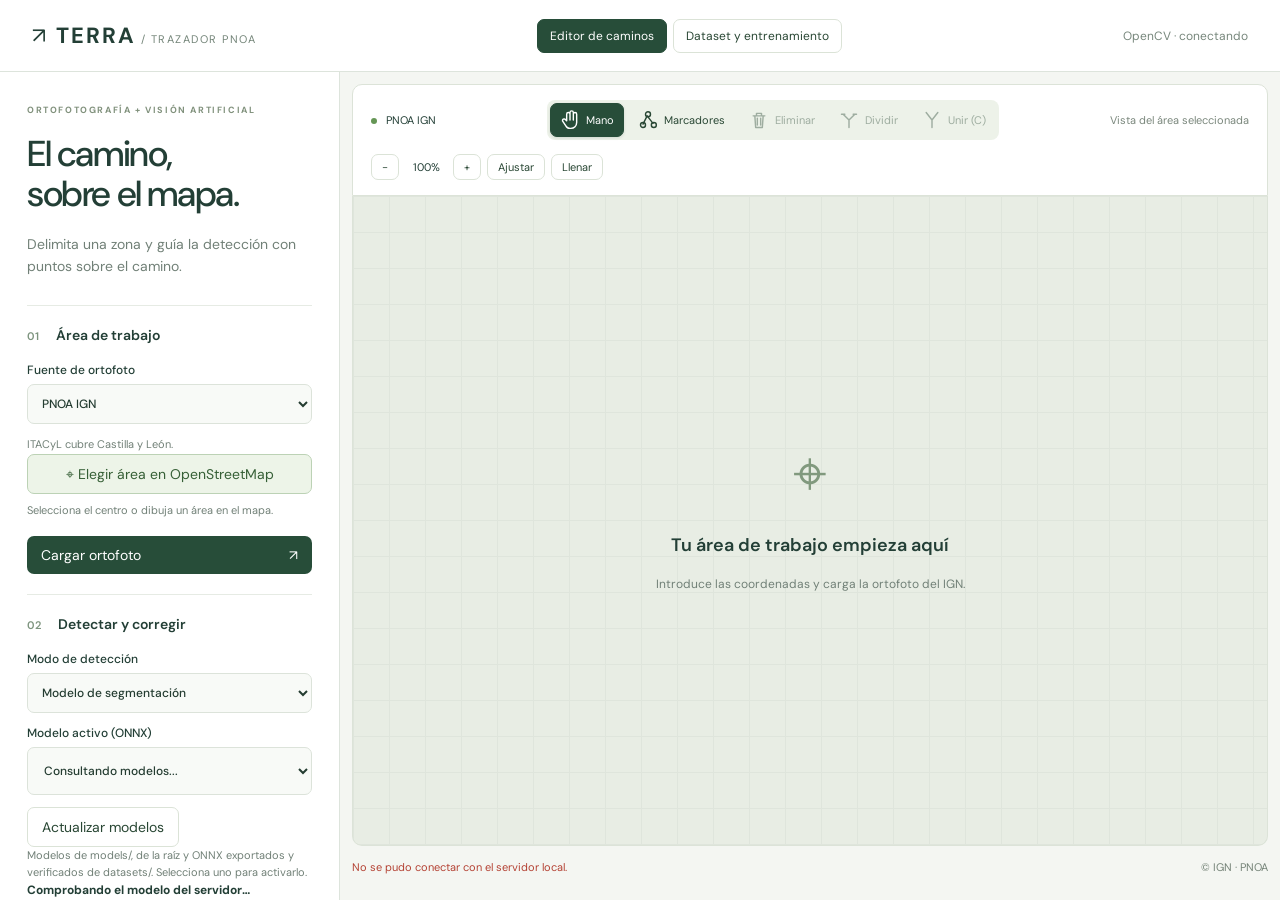
==== static/index.html @ 9eda6605 "First commit" ====
<!doctype html>
<html lang="es">
<head><meta charset="utf-8"><meta name="viewport" content="width=device-width,initial-scale=1"><title>PNOA · Trazador de caminos</title><link rel="stylesheet" href="/static/vendor/leaflet/leaflet.css"><link rel="stylesheet" href="/static/style.css"></head>
<body>
<header><div class="brand">↗ <strong>TERRA</strong><span> / TRAZADOR PNOA</span></div><nav class="page-tabs" aria-label="Secciones"><button id="nav-editor" type="button" aria-pressed="true">Editor de caminos</button><button id="nav-datasets" type="button" disabled aria-pressed="false">Dataset y entrenamiento</button></nav><div id="version">OpenCV · conectando</div></header>
<main id="editor-view">
<aside>
<div class="eyebrow">ORTOFOTOGRAFÍA + VISIÓN ARTIFICIAL</div><h1>El camino,<br>sobre el mapa.</h1><p class="intro">Delimita una zona y guía la detección con puntos sobre el camino.</p>
<section><h2><span>01</span> Área de trabajo</h2><form id="area"><label>Fuente de ortofoto<select id="ortho-source"><option value="pnoa">PNOA IGN</option><option value="itacyl">ITACyL Castilla y León</option></select></label><small>ITACyL cubre Castilla y León.</small>
<button id="choose-area" type="button" class="map-picker-button">⌖ Elegir área en OpenStreetMap</button><small id="area-summary">Selecciona el centro o dibuja un área en el mapa.</small>
<input id="lat" type="hidden" value="41.99178">
<input id="lon" type="hidden" value="-3.71119">
<input id="span" type="hidden" value="750">
<button id="load" class="primary">Cargar ortofoto <span>↗</span></button></form></section>
<section><h2><span>02</span> Detectar y corregir</h2>
<label>Modo de detección<select id="mode"><option value="segmentation" selected>Modelo de segmentación</option><option value="wololo">Wololo · Inicio → Fin</option></select></label>
<div id="wololo-panel" hidden><small>Arrastra con la mano para moverte. Pulsa A para marcar primero el inicio y después el fin; S o Esc vuelve a la mano. Suprimir elimina el marcador seleccionado sin renumerar los demás. Wololo sigue los marcadores por número y termina en el último; por ejemplo, 1 → 2 → 3.</small><label>Límite de búsqueda (píxeles por conexión)<input id="wololo-limit" type="number" min="10000" max="3000000" step="10000" value="2300000"></label><small>No es un radio. Puedes colocar puntos en cualquier zona de la ortofoto; las teselas se adaptan al recorrido. Un límite mayor consume más tiempo y memoria.</small><label>Reducir nodos: tolerancia<select id="wololo-tolerance"><option value="0.25">0,25 m</option><option value="0.5" selected>0,5 m</option><option value="1">1 m</option><option value="2">2 m</option><option value="5">5 m</option></select></label><small>Traza por el centro estimado de la vía. Mayor tolerancia conserva menos nodos; mantiene tus puntos de paso.</small><button id="wololo-start" class="primary" disabled>Trazar con Wololo</button><div id="wololo-review" hidden><strong id="wololo-question" role="status"></strong><small>El tramo naranja es una propuesta. Puedes confirmar su dirección o activar Corregir y pulsar sobre el camino para indicar el siguiente punto de paso.</small><div class="row"><button id="wololo-confirm">Confirmar dirección</button><button id="wololo-correct">Corregir dirección</button></div><div class="row"><button id="wololo-back">Deshacer tramo</button><button id="wololo-finish">Finalizar aquí</button></div></div><button id="wololo-reset" type="button">Nuevo inicio y fin</button><small id="wololo-info" role="status"></small></div>
<div id="model-panel"><label>Modelo activo (ONNX)<select id="editor-model"><option value="">Consultando modelos...</option></select></label><small id="editor-model-path" class="model-path"></small><button id="refresh-editor-models" type="button">Actualizar modelos</button><small>Modelos de models/, de la raíz y ONNX exportados y verificados de datasets/. Selecciona uno para activarlo.</small><strong id="model-status" role="status">Comprobando el modelo del servidor…</strong><small id="model-hint">La selección de archivo es opcional cuando hay un modelo activo.</small><details id="replace-model"><summary>Cargar otro modelo (opcional)</summary><label>Modelo de caminos ONNX<input id="model-file" type="file" accept=".onnx"></label><button id="upload-model" disabled>Usar este modelo</button><small>Entrada RGB 0–1, NCHW 1×3×512×512. Salida de probabilidades 1×1×H×W. Máximo 255 MB.</small></details></div>
<div id="full-area-controls"><label>Umbral de detección <output id="threshold-value">0.50</output><input id="threshold" type="range" min="5" max="95" value="50"></label>
<button id="auto-detect" class="primary" disabled>Detectar área completa <span>→</span></button>
<small id="auto-help">Usa las probabilidades del modelo entrenado para extraer los ejes.</small>
<small id="detection-info"></small></div>
<label>Trazado<select id="candidate"><option value="">Sin trazados</option></select></label>
<small id="trace-edit-help">Selecciona un trazado. Dividir corta donde pulses; Unir permite elegir otro trazado y dibujar la conexión. Esc cancela.</small>
<div class="row"><button id="remove-candidate" disabled>Descartar</button><button id="edit-candidate" disabled>Corregir</button></div>
<label>Herramienta<select id="tool"><option value="select">Mano / seleccionar trazado (S / Esc)</option><option value="correct">Añadir / mover marcadores (A)</option></select></label>
<p id="edit-help">Selecciona un trazado sobre la foto. Arrastra para mover la vista; usa la rueda para ampliar.</p>
<div class="row"><span id="count">0 puntos</span><button id="undo" class="text" disabled>Quitar último punto</button><button id="clear" class="text" disabled>Limpiar</button></div>
<div id="color-correction"><label>Tolerancia de color <output id="tolerance">25</output><input id="sensitivity" type="range" min="5" max="80" value="25"></label><small>Un valor bajo favorece colores parecidos a tus puntos. Un valor alto favorece rutas más cortas.</small>
<button id="detect" class="primary" disabled>Recalcular con puntos <span>→</span></button></div></section>
<section><h2><span>03</span> Revisar y exportar</h2><fieldset id="review-export-controls" disabled><div class="row"><label class="toggle"><input id="overlay" type="checkbox" checked> Mostrar trazado</label><strong id="length">— m</strong></div><label class="toggle"><input id="show-mask" type="checkbox"> Mostrar zonas detectadas</label>
<label>Aplicar simplificación a<select id="simplify-scope"><option value="selected">Trazado seleccionado</option><option value="all">Todos los trazados</option></select></label>
<label>Tolerancia de simplificación<select id="simplify-tolerance"><option value="0.25">0,25 m · muy suave</option><option value="0.5">0,5 m · suave</option><option value="1" selected>1 m · moderada</option><option value="2">2 m</option><option value="5">5 m · fuerte</option><option value="10">10 m · muy fuerte</option></select></label><small>Mayor tolerancia elimina más puntos. Conserva extremos y vértices compartidos.</small>
<div class="row"><button id="simplify" disabled>Simplificar trazado</button><button id="undo-trace" disabled>↶ Deshacer</button></div><small id="simplify-info" role="status"></small>
<div class="row"><button id="replay" disabled>Reproducir</button><button id="export" disabled>↓ GeoJSON</button></div><button id="export-osm" disabled>↓ OSM para JOSM</button><small>El archivo contiene los trazados conservados para revisar en JOSM. La clasificación del camino se completa allí.</small><small>Detección asistida, pendiente de revisión. Las sombras, la vegetación y los cruces pueden desviar el resultado.</small></fieldset></section>
</aside>
<div class="workspace"><div class="toolbar"><span id="ortho-provider"><i></i> PNOA IGN</span><div class="editor-tools" role="group" aria-label="Herramienta del editor"><button id="tool-hand" type="button" title="Mano (S / Esc)" aria-pressed="true"><svg viewBox="0 0 24 24" aria-hidden="true"><path d="M8 13V5a2 2 0 0 1 4 0v7-9a2 2 0 0 1 4 0v9-7a2 2 0 0 1 4 0v10c0 4-3 7-7 7h-1c-2 0-4-1-5-3l-4-6a2 2 0 0 1 3-2l2 2Z"/></svg><span>Mano</span></button><button id="tool-nodes" type="button" title="Marcadores (A)" aria-pressed="false"><svg viewBox="0 0 24 24" aria-hidden="true"><path d="m6 17 5-10 7 9"/><circle cx="6" cy="18" r="3"/><circle cx="12" cy="5" r="3"/><circle cx="19" cy="18" r="3"/></svg><span>Marcadores</span></button><button id="delete-trace" type="button" title="Eliminar trazado (Supr)" disabled><svg viewBox="0 0 24 24" aria-hidden="true"><path d="M5 7h14 M9 7V4h6v3 M7 7l1 14h8l1-14 M10 10v8 M14 10v8"/></svg><span>Eliminar</span></button><button id="split-trace" type="button" title="Dividir trazado" aria-pressed="false" disabled><svg viewBox="0 0 24 24" aria-hidden="true"><path d="M12 21V12L5 5 M12 12l7-7 M3 5h4 M17 5h4"/></svg><span>Dividir</span></button><button id="join-traces" type="button" title="Unir trazados (C)" aria-pressed="false" disabled><svg viewBox="0 0 24 24" aria-hidden="true"><path d="m5 3 7 9 7-9 M12 12v9"/></svg><span>Unir (C)</span></button></div><span id="resolution">Vista del área seleccionada</span><div class="zoom-controls"><button id="zoom-out" aria-label="Alejar">−</button><span id="zoom-value">100%</span><button id="zoom-in" aria-label="Acercar">+</button><button id="zoom-reset" title="Mostrar la imagen completa">Ajustar</button><button id="zoom-fill" title="Ocupar todo el visor; algunos bordes pueden quedar fuera de la vista">Llenar</button></div></div><div class="viewport" id="viewport" aria-busy="false"><div id="ortho-loader" class="ortho-loader" hidden role="status" aria-live="polite"><div class="spinner" aria-hidden="true"></div><strong id="loader-message">Cargando la ortofoto del PNOA…</strong><small>Espera a que termine la carga.</small></div><div id="empty"><div class="mapicon">⌖</div><h2>Tu área de trabajo empieza aquí</h2><p>Introduce las coordenadas y carga la ortofoto del IGN.</p></div><canvas id="map" hidden aria-label="Ortofoto: rueda para zoom, arrastrar para mover o corregir puntos"></canvas></div><footer><span id="status" role="status" aria-live="polite">Listo para cargar una ortofoto.</span><span id="ortho-attribution">© IGN · PNOA</span></footer></div>
</main>
<main id="dataset-view" hidden></main>
<dialog id="area-dialog" aria-labelledby="area-dialog-title"><div class="dialog-heading"><div><h2 id="area-dialog-title">Elige tu área de trabajo</h2><p>Busca la zona navegando por el mapa. La selección utiliza la fuente de ortofoto elegida.</p></div><button id="close-area" aria-label="Cerrar selector">✕</button></div><div class="selector-tools"><button id="pick-center" class="active" type="button">Elegir centro</button><button id="draw-area" type="button">Dibujar área</button><button id="fit-area" type="button">Ver selección</button><label>Ancho (m)<input id="picker-span" type="number" min="100" max="3000" step="50" value="750"></label><label>Alto (m)<input id="picker-height" type="number" min="100" max="3000" step="50" value="750"></label></div><div class="selector-tools"><label>Pegar URL<input id="picker-osm-url" type="text" placeholder="Pegar URL de OpenStreetMap"></label><button id="picker-open-url" type="button">Ir al enlace</button><button id="picker-generate-url" type="button">Generar enlace</button></div><p id="picker-url-status" role="status" aria-live="polite"></p><div id="osm-map" aria-label="Mapa de OpenStreetMap para seleccionar área"></div><p id="picker-help" role="status">Haz clic para elegir el centro. Arrastra el mapa para desplazarte.</p><div class="dialog-footer"><span id="picker-summary"></span><button id="apply-area" type="button" class="primary">Usar esta área</button></div></dialog>
<script src="/static/vendor/leaflet/leaflet.js"></script><script src="/static/area-picker.js"></script><script src="/static/trace-geometry.js"></script><script src="/static/app.js"></script><script src="/static/trace-edit.js"></script><script src="/static/datasets.js"></script></body></html>
---- static/vendor/leaflet/leaflet.css ----
/* required styles */

.leaflet-pane,
.leaflet-tile,
.leaflet-marker-icon,
.leaflet-marker-shadow,
.leaflet-tile-container,
.leaflet-pane > svg,
.leaflet-pane > canvas,
.leaflet-zoom-box,
.leaflet-image-layer,
.leaflet-layer {
	position: absolute;
	left: 0;
	top: 0;
	}
.leaflet-container {
	overflow: hidden;
	}
.leaflet-tile,
.leaflet-marker-icon,
.leaflet-marker-shadow {
	-webkit-user-select: none;
	   -moz-user-select: none;
	        user-select: none;
	  -webkit-user-drag: none;
	}
/* Prevents IE11 from highlighting tiles in blue */
.leaflet-tile::selection {
	background: transparent;
}
/* Safari renders non-retina tile on retina better with this, but Chrome is worse */
.leaflet-safari .leaflet-tile {
	image-rendering: -webkit-optimize-contrast;
	}
/* hack that prevents hw layers "stretching" when loading new tiles */
.leaflet-safari .leaflet-tile-container {
	width: 1600px;
	height: 1600px;
	-webkit-transform-origin: 0 0;
	}
.leaflet-marker-icon,
.leaflet-marker-shadow {
	display: block;
	}
/* .leaflet-container svg: reset svg max-width decleration shipped in Joomla! (joomla.org) 3.x */
/* .leaflet-container img: map is broken in FF if you have max-width: 100% on tiles */
.leaflet-container .leaflet-overlay-pane svg {
	max-width: none !important;
	max-height: none !important;
	}
.leaflet-container .leaflet-marker-pane img,
.leaflet-container .leaflet-shadow-pane img,
.leaflet-container .leaflet-tile-pane img,
.leaflet-container img.leaflet-image-layer,
.leaflet-container .leaflet-tile {
	max-width: none !important;
	max-height: none !important;
	width: auto;
	padding: 0;
	}

.leaflet-container img.leaflet-tile {
	/* See: https://bugs.chromium.org/p/chromium/issues/detail?id=600120 */
	mix-blend-mode: plus-lighter;
}

.leaflet-container.leaflet-touch-zoom {
	-ms-touch-action: pan-x pan-y;
	touch-action: pan-x pan-y;
	}
.leaflet-container.leaflet-touch-drag {
	-ms-touch-action: pinch-zoom;
	/* Fallback for FF which doesn't support pinch-zoom */
	touch-action: none;
	touch-action: pinch-zoom;
}
.leaflet-container.leaflet-touch-drag.leaflet-touch-zoom {
	-ms-touch-action: none;
	touch-action: none;
}
.leaflet-container {
	-webkit-tap-highlight-color: transparent;
}
.leaflet-container a {
	-webkit-tap-highlight-color: rgba(51, 181, 229, 0.4);
}
.leaflet-tile {
	filter: inherit;
	visibility: hidden;
	}
.leaflet-tile-loaded {
	visibility: inherit;
	}
.leaflet-zoom-box {
	width: 0;
	height: 0;
	-moz-box-sizing: border-box;
	     box-sizing: border-box;
	z-index: 800;
	}
/* workaround for https://bugzilla.mozilla.org/show_bug.cgi?id=888319 */
.leaflet-overlay-pane svg {
	-moz-user-select: none;
	}

.leaflet-pane         { z-index: 400; }

.leaflet-tile-pane    { z-index: 200; }
.leaflet-overlay-pane { z-index: 400; }
.leaflet-shadow-pane  { z-index: 500; }
.leaflet-marker-pane  { z-index: 600; }
.leaflet-tooltip-pane   { z-index: 650; }
.leaflet-popup-pane   { z-index: 700; }

.leaflet-map-pane canvas { z-index: 100; }
.leaflet-map-pane svg    { z-index: 200; }

.leaflet-vml-shape {
	width: 1px;
	height: 1px;
	}
.lvml {
	behavior: url(#default#VML);
	display: inline-block;
	position: absolute;
	}


/* control positioning */

.leaflet-control {
	position: relative;
	z-index: 800;
	pointer-events: visiblePainted; /* IE 9-10 doesn't have auto */
	pointer-events: auto;
	}
.leaflet-top,
.leaflet-bottom {
	position: absolute;
	z-index: 1000;
	pointer-events: none;
	}
.leaflet-top {
	top: 0;
	}
.leaflet-right {
	right: 0;
	}
.leaflet-bottom {
	bottom: 0;
	}
.leaflet-left {
	left: 0;
	}
.leaflet-control {
	float: left;
	clear: both;
	}
.leaflet-right .leaflet-control {
	float: right;
	}
.leaflet-top .leaflet-control {
	margin-top: 10px;
	}
.leaflet-bottom .leaflet-control {
	margin-bottom: 10px;
	}
.leaflet-left .leaflet-control {
	margin-left: 10px;
	}
.leaflet-right .leaflet-control {
	margin-right: 10px;
	}


/* zoom and fade animations */

.leaflet-fade-anim .leaflet-popup {
	opacity: 0;
	-webkit-transition: opacity 0.2s linear;
	   -moz-transition: opacity 0.2s linear;
	        transition: opacity 0.2s linear;
	}
.leaflet-fade-anim .leaflet-map-pane .leaflet-popup {
	opacity: 1;
	}
.leaflet-zoom-animated {
	-webkit-transform-origin: 0 0;
	    -ms-transform-origin: 0 0;
	        transform-origin: 0 0;
	}
svg.leaflet-zoom-animated {
	will-change: transform;
}

.leaflet-zoom-anim .leaflet-zoom-animated {
	-webkit-transition: -webkit-transform 0.25s cubic-bezier(0,0,0.25,1);
	   -moz-transition:    -moz-transform 0.25s cubic-bezier(0,0,0.25,1);
	        transition:         transform 0.25s cubic-bezier(0,0,0.25,1);
	}
.leaflet-zoom-anim .leaflet-tile,
.leaflet-pan-anim .leaflet-tile {
	-webkit-transition: none;
	   -moz-transition: none;
	        transition: none;
	}

.leaflet-zoom-anim .leaflet-zoom-hide {
	visibility: hidden;
	}


/* cursors */

.leaflet-interactive {
	cursor: pointer;
	}
.leaflet-grab {
	cursor: -webkit-grab;
	cursor:    -moz-grab;
	cursor:         grab;
	}
.leaflet-crosshair,
.leaflet-crosshair .leaflet-interactive {
	cursor: crosshair;
	}
.leaflet-popup-pane,
.leaflet-control {
	cursor: auto;
	}
.leaflet-dragging .leaflet-grab,
.leaflet-dragging .leaflet-grab .leaflet-interactive,
.leaflet-dragging .leaflet-marker-draggable {
	cursor: move;
	cursor: -webkit-grabbing;
	cursor:    -moz-grabbing;
	cursor:         grabbing;
	}

/* marker & overlays interactivity */
.leaflet-marker-icon,
.leaflet-marker-shadow,
.leaflet-image-layer,
.leaflet-pane > svg path,
.leaflet-tile-container {
	pointer-events: none;
	}

.leaflet-marker-icon.leaflet-interactive,
.leaflet-image-layer.leaflet-interactive,
.leaflet-pane > svg path.leaflet-interactive,
svg.leaflet-image-layer.leaflet-interactive path {
	pointer-events: visiblePainted; /* IE 9-10 doesn't have auto */
	pointer-events: auto;
	}

/* visual tweaks */

.leaflet-container {
	background: #ddd;
	outline-offset: 1px;
	}
.leaflet-container a {
	color: #0078A8;
	}
.leaflet-zoom-box {
	border: 2px dotted #38f;
	background: rgba(255,255,255,0.5);
	}


/* general typography */
.leaflet-container {
	font-family: "Helvetica Neue", Arial, Helvetica, sans-serif;
	font-size: 12px;
	font-size: 0.75rem;
	line-height: 1.5;
	}


/* general toolbar styles */

.leaflet-bar {
	box-shadow: 0 1px 5px rgba(0,0,0,0.65);
	border-radius: 4px;
	}
.leaflet-bar a {
	background-color: #fff;
	border-bottom: 1px solid #ccc;
	width: 26px;
	height: 26px;
	line-height: 26px;
	display: block;
	text-align: center;
	text-decoration: none;
	color: black;
	}
.leaflet-bar a,
.leaflet-control-layers-toggle {
	background-position: 50% 50%;
	background-repeat: no-repeat;
	display: block;
	}
.leaflet-bar a:hover,
.leaflet-bar a:focus {
	background-color: #f4f4f4;
	}
.leaflet-bar a:first-child {
	border-top-left-radius: 4px;
	border-top-right-radius: 4px;
	}
.leaflet-bar a:last-child {
	border-bottom-left-radius: 4px;
	border-bottom-right-radius: 4px;
	border-bottom: none;
	}
.leaflet-bar a.leaflet-disabled {
	cursor: default;
	background-color: #f4f4f4;
	color: #bbb;
	}

.leaflet-touch .leaflet-bar a {
	width: 30px;
	height: 30px;
	line-height: 30px;
	}
.leaflet-touch .leaflet-bar a:first-child {
	border-top-left-radius: 2px;
	border-top-right-radius: 2px;
	}
.leaflet-touch .leaflet-bar a:last-child {
	border-bottom-left-radius: 2px;
	border-bottom-right-radius: 2px;
	}

/* zoom control */

.leaflet-control-zoom-in,
.leaflet-control-zoom-out {
	font: bold 18px 'Lucida Console', Monaco, monospace;
	text-indent: 1px;
	}

.leaflet-touch .leaflet-control-zoom-in, .leaflet-touch .leaflet-control-zoom-out  {
	font-size: 22px;
	}


/* layers control */

.leaflet-control-layers {
	box-shadow: 0 1px 5px rgba(0,0,0,0.4);
	background: #fff;
	border-radius: 5px;
	}
.leaflet-control-layers-toggle {
	background-image: url(images/layers.png);
	width: 36px;
	height: 36px;
	}
.leaflet-retina .leaflet-control-layers-toggle {
	background-image: url(images/layers-2x.png);
	background-size: 26px 26px;
	}
.leaflet-touch .leaflet-control-layers-toggle {
	width: 44px;
	height: 44px;
	}
.leaflet-control-layers .leaflet-control-layers-list,
.leaflet-control-layers-expanded .leaflet-control-layers-toggle {
	display: none;
	}
.leaflet-control-layers-expanded .leaflet-control-layers-list {
	display: block;
	position: relative;
	}
.leaflet-control-layers-expanded {
	padding: 6px 10px 6px 6px;
	color: #333;
	background: #fff;
	}
.leaflet-control-layers-scrollbar {
	overflow-y: scroll;
	overflow-x: hidden;
	padding-right: 5px;
	}
.leaflet-control-layers-selector {
	margin-top: 2px;
	position: relative;
	top: 1px;
	}
.leaflet-control-layers label {
	display: block;
	font-size: 13px;
	font-size: 1.08333em;
	}
.leaflet-control-layers-separator {
	height: 0;
	border-top: 1px solid #ddd;
	margin: 5px -10px 5px -6px;
	}

/* Default icon URLs */
.leaflet-default-icon-path { /* used only in path-guessing heuristic, see L.Icon.Default */
	background-image: url(images/marker-icon.png);
	}


/* attribution and scale controls */

.leaflet-container .leaflet-control-attribution {
	background: #fff;
	background: rgba(255, 255, 255, 0.8);
	margin: 0;
	}
.leaflet-control-attribution,
.leaflet-control-scale-line {
	padding: 0 5px;
	color: #333;
	line-height: 1.4;
	}
.leaflet-control-attribution a {
	text-decoration: none;
	}
.leaflet-control-attribution a:hover,
.leaflet-control-attribution a:focus {
	text-decoration: underline;
	}
.leaflet-attribution-flag {
	display: inline !important;
	vertical-align: baseline !important;
	width: 1em;
	height: 0.6669em;
	}
.leaflet-left .leaflet-control-scale {
	margin-left: 5px;
	}
.leaflet-bottom .leaflet-control-scale {
	margin-bottom: 5px;
	}
.leaflet-control-scale-line {
	border: 2px solid #777;
	border-top: none;
	line-height: 1.1;
	padding: 2px 5px 1px;
	white-space: nowrap;
	-moz-box-sizing: border-box;
	     box-sizing: border-box;
	background: rgba(255, 255, 255, 0.8);
	text-shadow: 1px 1px #fff;
	}
.leaflet-control-scale-line:not(:first-child) {
	border-top: 2px solid #777;
	border-bottom: none;
	margin-top: -2px;
	}
.leaflet-control-scale-line:not(:first-child):not(:last-child) {
	border-bottom: 2px solid #777;
	}

.leaflet-touch .leaflet-control-attribution,
.leaflet-touch .leaflet-control-layers,
.leaflet-touch .leaflet-bar {
	box-shadow: none;
	}
.leaflet-touch .leaflet-control-layers,
.leaflet-touch .leaflet-bar {
	border: 2px solid rgba(0,0,0,0.2);
	background-clip: padding-box;
	}


/* popup */

.leaflet-popup {
	position: absolute;
	text-align: center;
	margin-bottom: 20px;
	}
.leaflet-popup-content-wrapper {
	padding: 1px;
	text-align: left;
	border-radius: 12px;
	}
.leaflet-popup-content {
	margin: 13px 24px 13px 20px;
	line-height: 1.3;
	font-size: 13px;
	font-size: 1.08333em;
	min-height: 1px;
	}
.leaflet-popup-content p {
	margin: 17px 0;
	margin: 1.3em 0;
	}
.leaflet-popup-tip-container {
	width: 40px;
	height: 20px;
	position: absolute;
	left: 50%;
	margin-top: -1px;
	margin-left: -20px;
	overflow: hidden;
	pointer-events: none;
	}
.leaflet-popup-tip {
	width: 17px;
	height: 17px;
	padding: 1px;

	margin: -10px auto 0;
	pointer-events: auto;

	-webkit-transform: rotate(45deg);
	   -moz-transform: rotate(45deg);
	    -ms-transform: rotate(45deg);
	        transform: rotate(45deg);
	}
.leaflet-popup-content-wrapper,
.leaflet-popup-tip {
	background: white;
	color: #333;
	box-shadow: 0 3px 14px rgba(0,0,0,0.4);
	}
.leaflet-container a.leaflet-popup-close-button {
	position: absolute;
	top: 0;
	right: 0;
	border: none;
	text-align: center;
	width: 24px;
	height: 24px;
	font: 16px/24px Tahoma, Verdana, sans-serif;
	color: #757575;
	text-decoration: none;
	background: transparent;
	}
.leaflet-container a.leaflet-popup-close-button:hover,
.leaflet-container a.leaflet-popup-close-button:focus {
	color: #585858;
	}
.leaflet-popup-scrolled {
	overflow: auto;
	}

.leaflet-oldie .leaflet-popup-content-wrapper {
	-ms-zoom: 1;
	}
.leaflet-oldie .leaflet-popup-tip {
	width: 24px;
	margin: 0 auto;

	-ms-filter: "progid:DXImageTransform.Microsoft.Matrix(M11=0.70710678, M12=0.70710678, M21=-0.70710678, M22=0.70710678)";
	filter: progid:DXImageTransform.Microsoft.Matrix(M11=0.70710678, M12=0.70710678, M21=-0.70710678, M22=0.70710678);
	}

.leaflet-oldie .leaflet-control-zoom,
.leaflet-oldie .leaflet-control-layers,
.leaflet-oldie .leaflet-popup-content-wrapper,
.leaflet-oldie .leaflet-popup-tip {
	border: 1px solid #999;
	}


/* div icon */

.leaflet-div-icon {
	background: #fff;
	border: 1px solid #666;
	}


/* Tooltip */
/* Base styles for the element that has a tooltip */
.leaflet-tooltip {
	position: absolute;
	padding: 6px;
	background-color: #fff;
	border: 1px solid #fff;
	border-radius: 3px;
	color: #222;
	white-space: nowrap;
	-webkit-user-select: none;
	-moz-user-select: none;
	-ms-user-select: none;
	user-select: none;
	pointer-events: none;
	box-shadow: 0 1px 3px rgba(0,0,0,0.4);
	}
.leaflet-tooltip.leaflet-interactive {
	cursor: pointer;
	pointer-events: auto;
	}
.leaflet-tooltip-top:before,
.leaflet-tooltip-bottom:before,
.leaflet-tooltip-left:before,
.leaflet-tooltip-right:before {
	position: absolute;
	pointer-events: none;
	border: 6px solid transparent;
	background: transparent;
	content: "";
	}

/* Directions */

.leaflet-tooltip-bottom {
	margin-top: 6px;
}
.leaflet-tooltip-top {
	margin-top: -6px;
}
.leaflet-tooltip-bottom:before,
.leaflet-tooltip-top:before {
	left: 50%;
	margin-left: -6px;
	}
.leaflet-tooltip-top:before {
	bottom: 0;
	margin-bottom: -12px;
	border-top-color: #fff;
	}
.leaflet-tooltip-bottom:before {
	top: 0;
	margin-top: -12px;
	margin-left: -6px;
	border-bottom-color: #fff;
	}
.leaflet-tooltip-left {
	margin-left: -6px;
}
.leaflet-tooltip-right {
	margin-left: 6px;
}
.leaflet-tooltip-left:before,
.leaflet-tooltip-right:before {
	top: 50%;
	margin-top: -6px;
	}
.leaflet-tooltip-left:before {
	right: 0;
	margin-right: -12px;
	border-left-color: #fff;
	}
.leaflet-tooltip-right:before {
	left: 0;
	margin-left: -12px;
	border-right-color: #fff;
	}

/* Printing */

@media print {
	/* Prevent printers from removing background-images of controls. */
	.leaflet-control {
		-webkit-print-color-adjust: exact;
		print-color-adjust: exact;
		}
	}
---- static/style.css ----
@import url('https://fonts.googleapis.com/css2?family=DM+Sans:wght@400;500;600;700&display=swap');
:root{font-family:'DM Sans',system-ui,sans-serif;color:#233f36;background:#f4f6f2;font-size:14px}*{box-sizing:border-box}body{margin:0}header{height:72px;background:#fff;border-bottom:1px solid #dde4dc;display:flex;align-items:center;justify-content:space-between;padding:0 32px}.brand{font-size:22px;letter-spacing:2px}.brand span{font-size:11px;letter-spacing:1.5px;color:#748579}#version{font-size:12px;color:#77877c}main{display:grid;grid-template-columns:340px 1fr;min-height:calc(100vh - 72px)}aside{padding:32px 27px;background:#fff;border-right:1px solid #dde4dc}.eyebrow{font-size:9px;font-weight:700;letter-spacing:1.6px;color:#80917c}h1{font-size:36px;line-height:1.12;letter-spacing:-1.4px;font-weight:500;margin:18px 0}.intro,p,small{color:#718077;line-height:1.6}.intro{margin-bottom:28px}section{border-top:1px solid #e6ebe4;padding:20px 0}h2{font-size:14px;font-weight:600;margin:0 0 18px}h2 span{display:inline-block;color:#7d947e;font-size:11px;margin-right:14px}label{display:block;font-size:12px;font-weight:500;margin-bottom:12px}input[type=number]{display:block;width:100%;border:1px solid #dce3da;border-radius:7px;background:#f8faf7;padding:10px 12px;margin-top:6px;color:#243c31;font:inherit}input:focus{outline:2px solid #87af68}button{font:inherit;border:1px solid #dbe3d7;border-radius:7px;padding:10px 14px;background:#fff;color:#294734;cursor:pointer}button:disabled{opacity:.4;cursor:default}.primary{width:100%;background:#274d39;color:#fff;border:0;text-align:left;display:flex;justify-content:space-between;margin-top:16px}.primary:hover:enabled{background:#37654c}.row{display:flex;align-items:center;gap:12px;justify-content:space-between;margin:14px 0}.text{border:0;padding:0;font-size:12px;color:#577354}#count{font-size:12px}input[type=range]{width:100%;display:block;accent-color:#54794b;margin-top:12px}output{float:right;color:#68845a}small{display:block;font-size:11px}.toggle{display:flex;align-items:center;gap:6px;margin:0}input[type=checkbox]{accent-color:#527d40}.workspace{padding:26px;display:flex;flex-direction:column;min-width:0}.toolbar,footer{display:flex;justify-content:space-between;gap:14px;font-size:11px;align-items:center}.toolbar{padding:15px 18px;background:#fff;border:1px solid #dce3d8;border-radius:10px 10px 0 0}.toolbar i{display:inline-block;width:6px;height:6px;border-radius:50%;background:#659655;margin-right:6px}#resolution{color:#7a877c}.viewport{flex:1;min-height:550px;background-color:#e8ede4;background-image:linear-gradient(#dfe5dc 1px,transparent 1px),linear-gradient(90deg,#dfe5dc 1px,transparent 1px);background-size:36px 36px;border:1px solid #dce3d8;border-top:0;border-radius:0 0 10px 10px;display:flex;justify-content:center;align-items:center;overflow:hidden;padding:16px}#empty{text-align:center}#empty h2{font-size:18px;margin-top:20px}#empty p{font-size:12px}.mapicon{font-size:60px;color:#81997e}canvas{width:100%;max-width:900px;height:auto;aspect-ratio:1;cursor:crosshair;display:block}canvas[hidden]{display:none}footer{padding:14px 0;color:#748377}#status{max-width:85%}#status.error{color:#b44234}@media(max-width:850px){main{grid-template-columns:280px 1fr}aside{padding:24px 18px}.workspace{padding:12px}.viewport{min-height:350px;padding:0}.toolbar{flex-wrap:wrap}}@media(max-width:600px){main{display:flex;flex-direction:column}header{padding:0 18px}.brand span{display:none}.viewport{min-height:300px}aside{border-right:0}h1 br{display:none}.workspace{order:-1}.toolbar{font-size:10px}}
select{display:block;width:100%;padding:10px;margin-top:6px;border:1px solid #dce3da;border-radius:7px;background:#f8faf7;color:#243c31;font:inherit} #model-panel{margin-bottom:14px} #model-panel[hidden]{display:none} input[type=file]{max-width:100%;margin:10px 0;font-size:11px} details{margin:10px 0;font-size:11px} .zoom-controls{display:flex;align-items:center;gap:6px}.zoom-controls button{padding:5px 10px} #zoom-value{min-width:42px;text-align:center} .viewport{align-self:stretch;flex:0 0 auto;height:min(78vw,850px)} canvas{max-width:min(100%,800px);max-height:100%;width:auto;height:auto;touch-action:none;aspect-ratio:1} @media(max-width:600px){.viewport{height:90vw}.toolbar{flex-wrap:wrap}}
header{position:sticky;top:0;z-index:10}aside{max-height:calc(100vh - 72px);overflow-y:auto}.workspace{position:sticky;top:72px;align-self:start;height:calc(100vh - 72px)}.viewport{flex:1;min-height:0;height:auto} @media(max-width:600px){header{position:static}aside{max-height:none;overflow:visible}.workspace{position:static;height:auto}.viewport{flex:0 0 auto;height:90vw;min-height:300px}}
.map-picker-button{width:100%;background:#edf4e8;color:#365f36;border-color:#bcd2b5;margin-bottom:8px}#area-summary{margin-bottom:16px}#model-status{display:block;font-size:12px;margin-bottom:8px}#model-hint{margin-bottom:12px}#detection-info{color:#365f36;margin:10px 0}#area-dialog{width:min(1050px,94vw);max-width:94vw;border:0;border-radius:14px;padding:22px;color:#233f36;box-shadow:0 15px 80px #13291d55}#area-dialog::backdrop{background:#10271e80}.dialog-heading{display:flex;justify-content:space-between;gap:15px}.dialog-heading h2{font-size:22px;margin:0}.dialog-heading p{margin:8px 0 15px;font-size:12px}.selector-tools{display:flex;align-items:center;gap:10px;flex-wrap:wrap;margin-bottom:14px}.selector-tools button.active{background:#274d39;color:white}.selector-tools label{margin:0 0 0 auto;display:flex;gap:10px;align-items:center}.selector-tools input{width:100px;margin:0}#osm-map{height:min(55vh,550px);min-height:280px;border-radius:9px;background:#e8ede4;touch-action:none}#osm-map img{max-width:none}#picker-help{font-size:12px;margin:12px 0}.dialog-footer{display:flex;align-items:center;justify-content:space-between;gap:16px}.dialog-footer span{font-size:12px}.dialog-footer .primary{width:auto;min-width:140px;margin:0}.leaflet-container{font-family:inherit} @media(max-width:600px){#area-dialog{padding:15px}.selector-tools label{margin-left:0}.dialog-footer{flex-wrap:wrap}.dialog-heading h2{font-size:18px}}
.viewport{position:relative}.ortho-loader{position:absolute;inset:0;z-index:5;display:flex;align-items:center;justify-content:center;flex-direction:column;gap:16px;padding:24px;text-align:center;background:rgba(244,248,241,.94);backdrop-filter:blur(4px)}.ortho-loader[hidden]{display:none}.ortho-loader strong{font-size:15px}.spinner{width:42px;height:42px;border:4px solid #d4e3cd;border-top-color:#365f36;border-radius:50%;animation:spin .8s linear infinite}@keyframes spin{to{transform:rotate(360deg)}}@media(prefers-reduced-motion:reduce){.spinner{animation:none;border-top-color:#365f36}}
.viewport{padding:0}#map{position:absolute;inset:0;width:100%;height:100%;max-width:none;max-height:none;aspect-ratio:auto;touch-action:none}.toolbar{flex-wrap:wrap}.zoom-controls{flex-wrap:wrap}.workspace{padding:12px}#map:focus-visible{outline:2px solid #87af68;outline-offset:-2px}

[hidden]{display:none!important}
.editor-tools{display:flex;gap:4px;padding:3px;background:#edf2e9;border-radius:8px}.editor-tools button{display:flex;align-items:center;gap:6px;padding:6px 9px;background:transparent;border-color:transparent;font-size:11px}.editor-tools button[aria-pressed=true]{background:#274d39;color:#fff;border-color:#274d39;box-shadow:0 1px 3px #17352422}.editor-tools svg{width:20px;height:20px;fill:none;stroke:currentColor;stroke-width:1.7;stroke-linecap:round;stroke-linejoin:round}.editor-tools button:focus-visible{outline:2px solid #87af68;outline-offset:2px}
.page-tabs{display:flex;gap:6px}.page-tabs button{padding:8px 12px;font-size:12px}.page-tabs button[aria-pressed=true]{background:#274d39;color:white;border-color:#274d39}input[type=text]{display:block;width:100%;padding:10px 12px;margin-top:6px;border:1px solid #dce3da;border-radius:7px;background:#f8faf7;color:#243c31;font:inherit}.dataset-workspace{padding:20px;min-width:0;position:sticky;top:72px;height:calc(100vh - 72px);overflow-y:auto}.dataset-job{display:flex;flex-wrap:wrap;align-items:center;gap:12px;padding:15px 0;font-size:12px}.dataset-job progress{width:160px;accent-color:#527d40}.dataset-preview{display:flex;justify-content:center;align-items:center;min-height:300px;padding:20px;background:#e8ede4;border-radius:10px}#ds-canvas{width:min(100%,700px);height:auto;max-width:700px;max-height:none;aspect-ratio:1;touch-action:none;cursor:crosshair}.dataset-area{padding:10px;background:#f4f6f2;border-radius:7px;margin:10px 0}.dataset-area select{margin:6px 0}.dataset-area button{padding:5px 10px;font-size:11px}.dataset-downloads{display:flex;flex-wrap:wrap;gap:10px;margin:15px 0}.dataset-downloads a{font-size:12px;color:#365f36}.dataset-downloads a:not([href]){opacity:.4;pointer-events:none}#ds-status{font-size:12px}#ds-status.error{color:#b44234}#ds-log{white-space:pre-wrap;overflow-wrap:anywhere;font-size:11px}.dataset-workspace details{margin-top:20px}@media(max-width:850px){header{padding:0 12px;gap:10px}.brand span{display:none}.page-tabs button{font-size:10px;padding:6px}.dataset-workspace{padding:12px}}@media(max-width:600px){header{flex-wrap:wrap;height:auto;min-height:72px;padding:12px}.dataset-workspace{position:static;height:auto}#version{display:none}}
#picker-osm-url{width:min(520px,60vw)}#picker-url-status{font-size:12px;margin:0 0 10px}

#editor-model,#ds-checkpoint{height:48px;padding:10px 12px;background:#f8faf7;border:1px solid #dce3da;border-radius:7px;font:inherit;width:100%}.model-path{display:block;overflow-wrap:anywhere;margin:6px 0 12px;color:#617568;font-size:12px}
#ds-training-status.training-warning{display:block;padding:12px;margin:10px 0;background:#fff3da;border:1px solid #e5bd70;border-radius:7px;color:#714a13;font-size:13px;line-height:1.5}
#wololo-panel:not([hidden]) + #model-panel{margin-top:18px}
#wololo-reset{margin-top:12px}
.dataset-photo{border:1px solid #dce3da;border-radius:10px;overflow:hidden}.dataset-tile-toolbar{display:flex;flex-wrap:wrap;gap:12px;justify-content:flex-start;padding:12px;height:auto;min-height:55px}.dataset-tile-toolbar button{padding:6px 12px;font-size:20px}.dataset-tile-toolbar strong{font-size:13px}.dataset-tile-toolbar #ds-next-tile{margin-left:auto}.tile-badge{padding:5px 9px;border-radius:5px;background:#edf0eb;font-size:12px}.tile-badge:empty{display:none}.tile-badge[data-kind=train],.tile-badge[data-kind=reviewed]{background:#deeedc;color:#2b5833}.tile-badge[data-kind=val]{background:#deebf6;color:#245477}.tile-badge[data-kind=test]{background:#eee3f8;color:#65447f}.tile-badge[data-kind=draft],.tile-badge[data-kind=dirty]{background:#fff0d1;color:#785411}#ds-tile-coverage{font-size:13px}.dataset-photo .dataset-preview{border-radius:0}
.dataset-brush-toolbar{display:flex;align-items:center;flex-wrap:wrap;gap:16px;padding:12px;background:#f8faf7;border-top:1px solid #dce3da}.dataset-brush-toolbar label{margin:0;font-size:12px;min-width:170px}.dataset-brush-toolbar input{margin:6px 0 0}.dataset-brush-toolbar output{margin-left:8px;font-weight:600}.dataset-brush-toolbar #ds-undo-mask{margin-left:auto}.dataset-brush-toolbar .editor-tools button{display:flex;align-items:center;gap:6px}#ds-canvas{outline:none}
.dataset-review-progress{margin:14px 0 18px}.dataset-review-progress strong{display:block;font-size:12px;margin-bottom:8px}#ds-review-progress{height:14px;border-radius:7px;background:color-mix(in srgb,var(--review-color,#b92727) 18%,#fff);border:1px solid var(--review-color,#b92727);overflow:hidden}#ds-review-progress-fill{display:block;height:100%;background:var(--review-color,#b92727);transition:width .25s,background .25s}.dataset-brush-toolbar label.toggle{min-width:0;display:flex;align-items:center;gap:7px;font-size:12px}.dataset-brush-toolbar label.toggle input{margin:0}.dataset-brush-toolbar #ds-save{width:auto;margin:0;padding:10px 16px;font-size:13px}.dataset-brush-toolbar #ds-undo-mask{margin-left:0}
label:has(> #show-mask){margin-bottom:22px}
.trace-edit-tools{display:flex;flex-wrap:wrap;gap:6px;margin-bottom:10px}.trace-edit-tools button{font-size:12px;padding:8px 10px}#trace-edit-help{margin-bottom:12px}
#map.split-cursor{cursor:url('/static/scissors-cursor.svg') 16 16,crosshair}
#review-export-controls{border:0;padding:0;margin:0;min-width:0}#review-export-controls:disabled{opacity:.5}
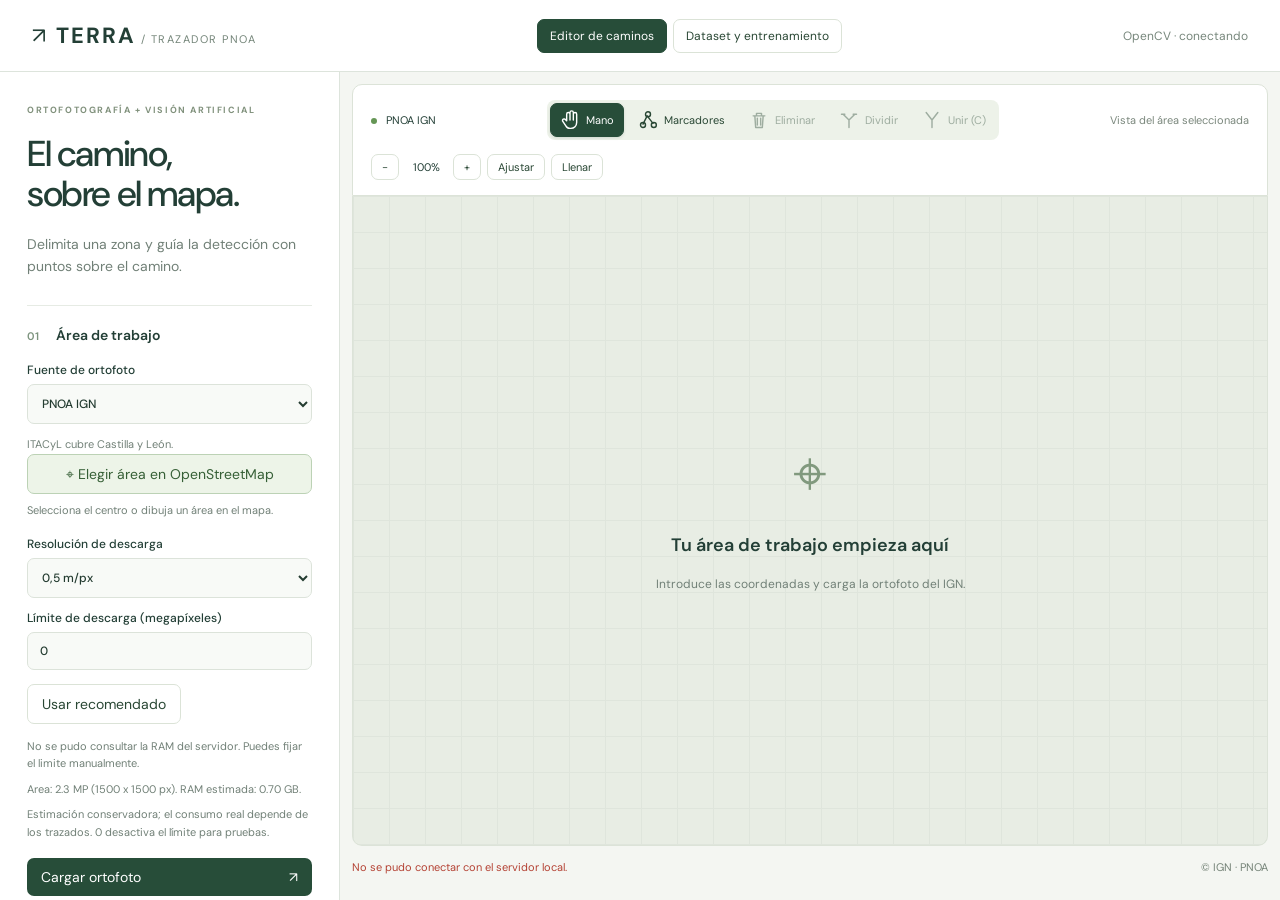
==== commit caba77ed: "Multiteselas, areas personalizadas" ====
--- a/static/index.html
+++ b/static/index.html
@@ -11,7 +11,7 @@
 <input id="lat" type="hidden" value="41.99178">
 <input id="lon" type="hidden" value="-3.71119">
 <input id="span" type="hidden" value="750">
-<button id="load" class="primary">Cargar ortofoto <span>↗</span></button></form></section>
+<label>Resolución de descarga<select id="ortho-gsd"><option value="0.2">0,2 m/px</option><option value="0.5" selected>0,5 m/px</option><option value="1">1 m/px</option><option value="2">2 m/px</option><option value="5">5 m/px</option></select></label><label>Límite de descarga (megapíxeles)<input id="ortho-max-mp" type="number" min="0" step="1" value="0"></label><div class="row"><button id="ortho-use-recommended" type="button">Usar recomendado</button></div><small id="ortho-memory-info" role="status">Consultando RAM del servidor...</small><small id="ortho-size-estimate" role="status"></small><small>Estimación conservadora; el consumo real depende de los trazados. 0 desactiva el límite para pruebas.</small><button id="load" class="primary">Cargar ortofoto <span>↗</span></button></form></section>
 <section><h2><span>02</span> Detectar y corregir</h2>
 <label>Modo de detección<select id="mode"><option value="segmentation" selected>Modelo de segmentación</option><option value="wololo">Wololo · Inicio → Fin</option></select></label>
 <div id="wololo-panel" hidden><small>Arrastra con la mano para moverte. Pulsa A para marcar primero el inicio y después el fin; S o Esc vuelve a la mano. Suprimir elimina el marcador seleccionado sin renumerar los demás. Wololo sigue los marcadores por número y termina en el último; por ejemplo, 1 → 2 → 3.</small><label>Límite de búsqueda (píxeles por conexión)<input id="wololo-limit" type="number" min="10000" max="3000000" step="10000" value="2300000"></label><small>No es un radio. Puedes colocar puntos en cualquier zona de la ortofoto; las teselas se adaptan al recorrido. Un límite mayor consume más tiempo y memoria.</small><label>Reducir nodos: tolerancia<select id="wololo-tolerance"><option value="0.25">0,25 m</option><option value="0.5" selected>0,5 m</option><option value="1">1 m</option><option value="2">2 m</option><option value="5">5 m</option></select></label><small>Traza por el centro estimado de la vía. Mayor tolerancia conserva menos nodos; mantiene tus puntos de paso.</small><button id="wololo-start" class="primary" disabled>Trazar con Wololo</button><div id="wololo-review" hidden><strong id="wololo-question" role="status"></strong><small>El tramo naranja es una propuesta. Puedes confirmar su dirección o activar Corregir y pulsar sobre el camino para indicar el siguiente punto de paso.</small><div class="row"><button id="wololo-confirm">Confirmar dirección</button><button id="wololo-correct">Corregir dirección</button></div><div class="row"><button id="wololo-back">Deshacer tramo</button><button id="wololo-finish">Finalizar aquí</button></div></div><button id="wololo-reset" type="button">Nuevo inicio y fin</button><small id="wololo-info" role="status"></small></div>
@@ -37,5 +37,5 @@
 <div class="workspace"><div class="toolbar"><span id="ortho-provider"><i></i> PNOA IGN</span><div class="editor-tools" role="group" aria-label="Herramienta del editor"><button id="tool-hand" type="button" title="Mano (S / Esc)" aria-pressed="true"><svg viewBox="0 0 24 24" aria-hidden="true"><path d="M8 13V5a2 2 0 0 1 4 0v7-9a2 2 0 0 1 4 0v9-7a2 2 0 0 1 4 0v10c0 4-3 7-7 7h-1c-2 0-4-1-5-3l-4-6a2 2 0 0 1 3-2l2 2Z"/></svg><span>Mano</span></button><button id="tool-nodes" type="button" title="Marcadores (A)" aria-pressed="false"><svg viewBox="0 0 24 24" aria-hidden="true"><path d="m6 17 5-10 7 9"/><circle cx="6" cy="18" r="3"/><circle cx="12" cy="5" r="3"/><circle cx="19" cy="18" r="3"/></svg><span>Marcadores</span></button><button id="delete-trace" type="button" title="Eliminar trazado (Supr)" disabled><svg viewBox="0 0 24 24" aria-hidden="true"><path d="M5 7h14 M9 7V4h6v3 M7 7l1 14h8l1-14 M10 10v8 M14 10v8"/></svg><span>Eliminar</span></button><button id="split-trace" type="button" title="Dividir trazado" aria-pressed="false" disabled><svg viewBox="0 0 24 24" aria-hidden="true"><path d="M12 21V12L5 5 M12 12l7-7 M3 5h4 M17 5h4"/></svg><span>Dividir</span></button><button id="join-traces" type="button" title="Unir trazados (C)" aria-pressed="false" disabled><svg viewBox="0 0 24 24" aria-hidden="true"><path d="m5 3 7 9 7-9 M12 12v9"/></svg><span>Unir (C)</span></button></div><span id="resolution">Vista del área seleccionada</span><div class="zoom-controls"><button id="zoom-out" aria-label="Alejar">−</button><span id="zoom-value">100%</span><button id="zoom-in" aria-label="Acercar">+</button><button id="zoom-reset" title="Mostrar la imagen completa">Ajustar</button><button id="zoom-fill" title="Ocupar todo el visor; algunos bordes pueden quedar fuera de la vista">Llenar</button></div></div><div class="viewport" id="viewport" aria-busy="false"><div id="ortho-loader" class="ortho-loader" hidden role="status" aria-live="polite"><div class="spinner" aria-hidden="true"></div><strong id="loader-message">Cargando la ortofoto del PNOA…</strong><small>Espera a que termine la carga.</small></div><div id="empty"><div class="mapicon">⌖</div><h2>Tu área de trabajo empieza aquí</h2><p>Introduce las coordenadas y carga la ortofoto del IGN.</p></div><canvas id="map" hidden aria-label="Ortofoto: rueda para zoom, arrastrar para mover o corregir puntos"></canvas></div><footer><span id="status" role="status" aria-live="polite">Listo para cargar una ortofoto.</span><span id="ortho-attribution">© IGN · PNOA</span></footer></div>
 </main>
 <main id="dataset-view" hidden></main>
-<dialog id="area-dialog" aria-labelledby="area-dialog-title"><div class="dialog-heading"><div><h2 id="area-dialog-title">Elige tu área de trabajo</h2><p>Busca la zona navegando por el mapa. La selección utiliza la fuente de ortofoto elegida.</p></div><button id="close-area" aria-label="Cerrar selector">✕</button></div><div class="selector-tools"><button id="pick-center" class="active" type="button">Elegir centro</button><button id="draw-area" type="button">Dibujar área</button><button id="fit-area" type="button">Ver selección</button><label>Ancho (m)<input id="picker-span" type="number" min="100" max="3000" step="50" value="750"></label><label>Alto (m)<input id="picker-height" type="number" min="100" max="3000" step="50" value="750"></label></div><div class="selector-tools"><label>Pegar URL<input id="picker-osm-url" type="text" placeholder="Pegar URL de OpenStreetMap"></label><button id="picker-open-url" type="button">Ir al enlace</button><button id="picker-generate-url" type="button">Generar enlace</button></div><p id="picker-url-status" role="status" aria-live="polite"></p><div id="osm-map" aria-label="Mapa de OpenStreetMap para seleccionar área"></div><p id="picker-help" role="status">Haz clic para elegir el centro. Arrastra el mapa para desplazarte.</p><div class="dialog-footer"><span id="picker-summary"></span><button id="apply-area" type="button" class="primary">Usar esta área</button></div></dialog>
-<script src="/static/vendor/leaflet/leaflet.js"></script><script src="/static/area-picker.js"></script><script src="/static/trace-geometry.js"></script><script src="/static/app.js"></script><script src="/static/trace-edit.js"></script><script src="/static/datasets.js"></script></body></html>
+<dialog id="area-dialog" aria-labelledby="area-dialog-title"><div class="dialog-heading"><div><h2 id="area-dialog-title">Elige tu área de trabajo</h2><p>Busca la zona navegando por el mapa. La selección utiliza la fuente de ortofoto elegida.</p></div><button id="close-area" aria-label="Cerrar selector">✕</button></div><div class="selector-tools"><button id="pick-center" class="active" type="button">Elegir centro</button><button id="draw-area" type="button">Dibujar área</button><button id="draw-polygon" type="button">Dibujar polígono</button><button id="close-polygon" type="button" hidden>Cerrar polígono</button><button id="clear-polygon" type="button" hidden>Quitar polígono</button><button id="fit-area" type="button">Ver selección</button><label>Ancho (m)<input id="picker-span" type="number" min="100" max="30000" step="50" value="750"></label><label>Alto (m)<input id="picker-height" type="number" min="100" max="30000" step="50" value="750"></label></div><div class="selector-tools"><label>Pegar URL<input id="picker-osm-url" type="text" placeholder="Pegar URL de OpenStreetMap"></label><button id="picker-open-url" type="button">Ir al enlace</button><button id="picker-generate-url" type="button">Generar enlace</button></div><p id="picker-url-status" role="status" aria-live="polite"></p><div id="osm-map" aria-label="Mapa de OpenStreetMap para seleccionar área"></div><p id="picker-help" role="status">Haz clic para elegir el centro. Arrastra el mapa para desplazarte.</p><div class="dialog-footer"><span id="picker-summary"></span><button id="apply-area" type="button" class="primary">Usar esta área</button></div></dialog>
+<script src="/static/vendor/leaflet/leaflet.js"></script><script src="/static/area-picker.js"></script><script src="/static/trace-geometry.js"></script><script src="/static/app.js"></script><script src="/static/ortho-memory.js"></script><script src="/static/trace-edit.js"></script><script src="/static/datasets.js"></script></body></html>
--- a/static/style.css
+++ b/static/style.css
@@ -22,3 +22,7 @@
 .trace-edit-tools{display:flex;flex-wrap:wrap;gap:6px;margin-bottom:10px}.trace-edit-tools button{font-size:12px;padding:8px 10px}#trace-edit-help{margin-bottom:12px}
 #map.split-cursor{cursor:url('/static/scissors-cursor.svg') 16 16,crosshair}
 #review-export-controls{border:0;padding:0;margin:0;min-width:0}#review-export-controls:disabled{opacity:.5}
+
+#close-polygon:not([hidden]){background:#fff0cd;border-color:#c98c25;color:#694714;animation:close-polygon-pulse 1.2s ease-in-out infinite}@keyframes close-polygon-pulse{0%,100%{box-shadow:0 0 0 0 #dca13700}50%{box-shadow:0 0 0 5px #dca13755;background:#ffe1a0}}@media(prefers-reduced-motion:reduce){#close-polygon{animation:none!important}}
+
+#ortho-size-estimate.memory-over-limit{color:#a5432c;font-weight:600}#ortho-memory-info,#ortho-size-estimate{display:block;margin:8px 0}
